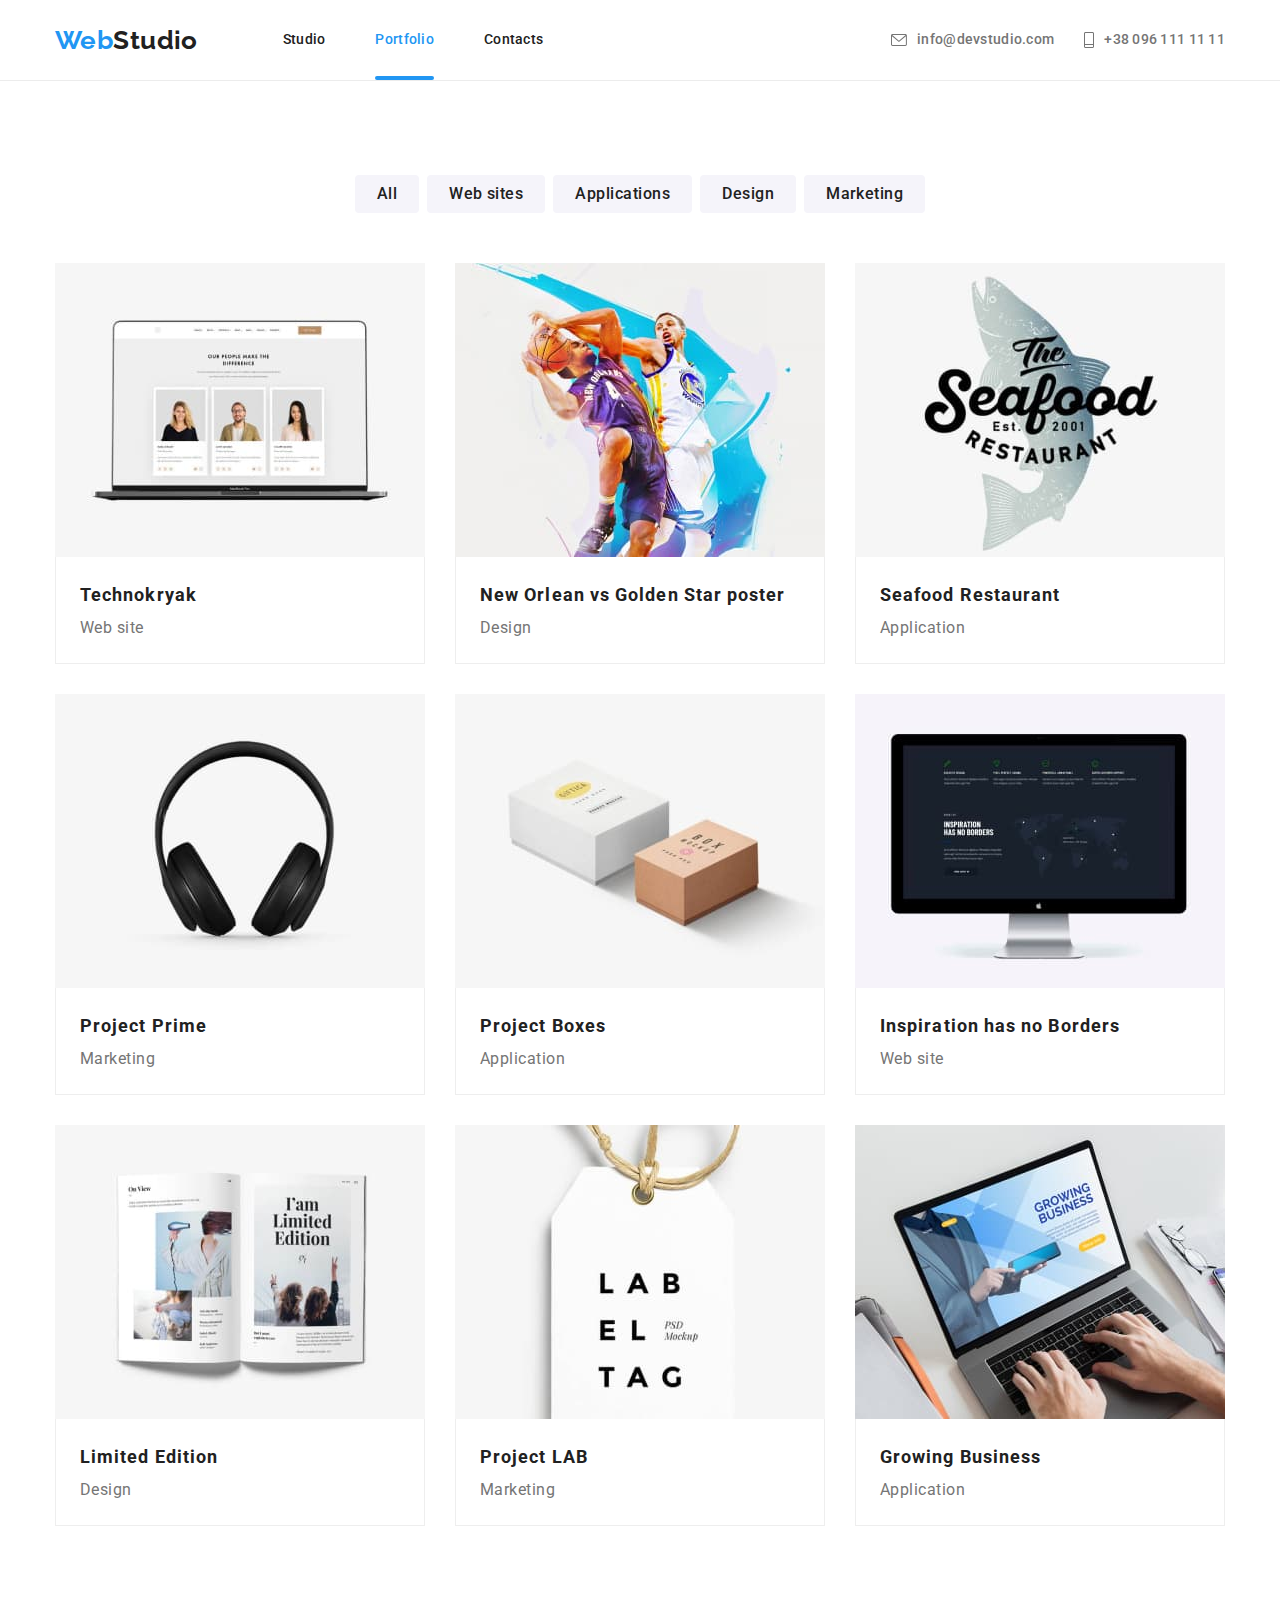
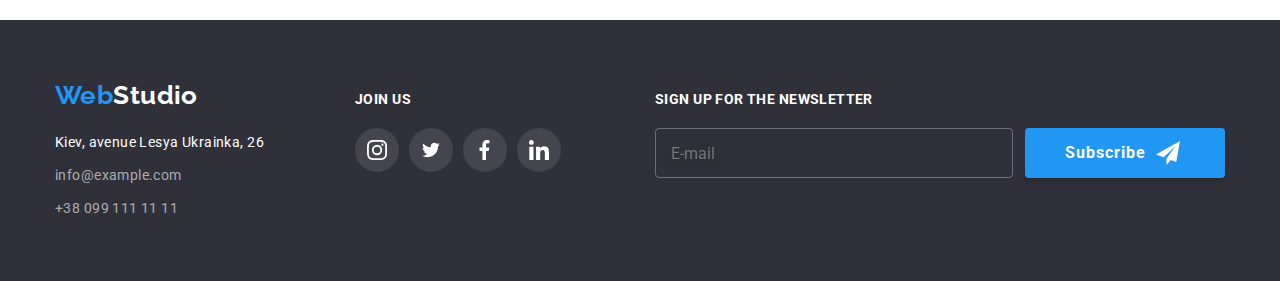
==== portfolio.html @ 6fe8ebdc "Adds all files from 6th repository" ====
<!DOCTYPE html>
<html lang="en">
  <head>
    <meta charset="UTF-8" />
    <meta name="viewport" content="width=device-width, initial-scale=1.0" />
    <title>Web Studio</title>
    <link
      href="https://fonts.googleapis.com/css2?family=Raleway:wght@700&family=Roboto:wght@400;500;700;900&display=swap"
      rel="stylesheet"
    />
    <link
      rel="stylesheet"
      href="https://cdnjs.cloudflare.com/ajax/libs/modern-normalize/0.7.0/modern-normalize.min.css"
    />
    <link rel="stylesheet" href="./css/styles.css" />
  </head>

  <body>
    <!--Site header-->
    <header class="page-header portfolio">
      <div class="container main-nav">
        <nav class="main-nav header">
          <a href="./index.html" class="logo"
            ><span class="logo-web">Web</span>Studio</a
          >
          <ul class="site-nav list">
            <li class="item">
              <a href="./index.html" class="link">Studio</a>
            </li>
            <li class="item">
              <a href="./portfolio.html" class="link current">Portfolio</a>
            </li>
            <li class="item"><a href="" class="link">Contacts</a></li>
          </ul>
        </nav>

        <!--Contacts-->
        <ul class="contacts list">
          <li class="item header-contacts">
            <a class="btn-mail link" href="mailto:info@devstudio.com">
              <svg class="button-icon" width="16" height="12">
                <use href="./images/sprite.svg#envelope-icon"></use>
              </svg>
              info@devstudio.com
            </a>
          </li>
          <li class="item header-contacts">
            <a class="btn-phone link" href="tel:+380961111111"
              ><svg class="button-icon" width="10" height="16">
                <use href="./images/sprite.svg#phone-icon"></use>
              </svg>
              +38 096 111 11 11
            </a>
          </li>
        </ul>
      </div>
    </header>

    <main>
      <!--Portfolio-->
      <section class="section">
        <div class="container">
          <h1 class="section-title non-visible">Portfolio</h1>
          <ul class="works-filter list">
            <li class="item">
              <button type="button" class="button">All</button>
            </li>
            <li class="item">
              <button type="button" class="button">Web sites</button>
            </li>
            <li class="item">
              <button type="button" class="button">Applications</button>
            </li>
            <li class="item">
              <button type="button" class="button">Design</button>
            </li>
            <li class="item">
              <button type="button" class="button">Marketing</button>
            </li>
          </ul>

          <ul class="portfolio-list list">
            <li class="portfolio-card item">
              <a class="portfolio-link" href="">
                <div class="portfolio-thumb">
                  <img
                    src="./images/portfolio-card.jpg"
                    alt="People"
                    width="370"
                    height="294"
                  />
                  <p class="portfolio-description">
                    Technokryak is a modern platform for the spread of
                    coronavirus. Companies use this platform for digital
                    espionage and attacks on competitors' secure servers.
                  </p>
                </div>
                <div class="portfolio-box">
                  <h2 class="portfolio-title">Technokryak</h2>
                  <p class="portfolio-item">Web site</p>
                </div>
              </a>
            </li>

            <li class="portfolio-card item">
              <a class="portfolio-link" href="">
                <div class="portfolio-thumb">
                  <img
                    src="./images/portfolio-1.jpg"
                    alt="Basketball players"
                    width="370"
                    height="294"
                  />
                  <p class="portfolio-description">
                    Technokryak is a modern platform for the spread of
                    coronavirus. Companies use this platform for digital
                    espionage and attacks on competitors' secure servers.
                  </p>
                </div>
                <div class="portfolio-box">
                  <h2 class="portfolio-title">
                    New Orlean vs Golden Star poster
                  </h2>
                  <p class="portfolio-item">Design</p>
                </div>
              </a>
            </li>

            <li class="portfolio-card item">
              <a class="portfolio-link" href="">
                <div class="portfolio-thumb">
                  <img
                    src="./images/portfolio-2.jpg"
                    alt="Restaurant logo"
                    width="370"
                    height="294"
                  />
                  <p class="portfolio-description">
                    Technokryak is a modern platform for the spread of
                    coronavirus. Companies use this platform for digital
                    espionage and attacks on competitors' secure servers.
                  </p>
                </div>
                <div class="portfolio-box">
                  <h2 class="portfolio-title">Seafood Restaurant</h2>
                  <p class="portfolio-item">Application</p>
                </div>
              </a>
            </li>

            <li class="portfolio-card item">
              <a class="portfolio-link" href="">
                <div class="portfolio-thumb">
                  <img
                    src="./images/portfolio-3.jpg"
                    alt="Headphones"
                    width="370"
                    height="294"
                  />
                  <p class="portfolio-description">
                    Technokryak is a modern platform for the spread of
                    coronavirus. Companies use this platform for digital
                    espionage and attacks on competitors' secure servers.
                  </p>
                </div>
                <div class="portfolio-box">
                  <h2 class="portfolio-title">Project Prime</h2>
                  <p class="portfolio-item">Marketing</p>
                </div>
              </a>
            </li>

            <li class="portfolio-card item">
              <a class="portfolio-link" href="">
                <div class="portfolio-thumb">
                  <img
                    src="./images/portfolio-4.jpg"
                    alt="Boxes"
                    width="370"
                    height="294"
                  />
                  <p class="portfolio-description">
                    Technokryak is a modern platform for the spread of
                    coronavirus. Companies use this platform for digital
                    espionage and attacks on competitors' secure servers.
                  </p>
                </div>
                <div class="portfolio-box">
                  <h2 class="portfolio-title">Project Boxes</h2>
                  <p class="portfolio-item">Application</p>
                </div>
              </a>
            </li>

            <li class="portfolio-card item">
              <a class="portfolio-link" href="">
                <div class="portfolio-thumb">
                  <img
                    src="./images/portfolio-5.jpg"
                    alt="Monitor"
                    width="370"
                    height="294"
                  />
                  <p class="portfolio-description">
                    Technokryak is a modern platform for the spread of
                    coronavirus. Companies use this platform for digital
                    espionage and attacks on competitors' secure servers.
                  </p>
                </div>
                <div class="portfolio-box">
                  <h2 class="portfolio-title">Inspiration has no Borders</h2>
                  <p class="portfolio-item">Web site</p>
                </div>
              </a>
            </li>

            <li class="portfolio-card item">
              <a class="portfolio-link" href="">
                <div class="portfolio-thumb">
                  <img
                    src="./images/portfolio-6.jpg"
                    alt="Magazine"
                    width="370"
                    height="294"
                  />
                  <p class="portfolio-description">
                    Technokryak is a modern platform for the spread of
                    coronavirus. Companies use this platform for digital
                    espionage and attacks on competitors' secure servers.
                  </p>
                </div>
                <div class="portfolio-box">
                  <h2 class="portfolio-title">Limited Edition</h2>
                  <p class="portfolio-item">Design</p>
                </div>
              </a>
            </li>

            <li class="portfolio-card item">
              <a class="portfolio-link" href="">
                <div class="portfolio-thumb">
                  <img
                    src="./images/portfolio-7.jpg"
                    alt="Label"
                    width="370"
                    height="294"
                  />
                  <p class="portfolio-description">
                    Technokryak is a modern platform for the spread of
                    coronavirus. Companies use this platform for digital
                    espionage and attacks on competitors' secure servers.
                  </p>
                </div>
                <div class="portfolio-box">
                  <h2 class="portfolio-title">Project LAB</h2>
                  <p class="portfolio-item">Marketing</p>
                </div>
              </a>
            </li>

            <li class="portfolio-card item">
              <a class="portfolio-link" href="">
                <div class="portfolio-thumb">
                  <img
                    src="./images/portfolio-8.jpg"
                    alt="Laptop"
                    width="370"
                    height="294"
                  />
                  <p class="portfolio-description">
                    Technokryak is a modern platform for the spread of
                    coronavirus. Companies use this platform for digital
                    espionage and attacks on competitors' secure servers.
                  </p>
                </div>
                <div class="portfolio-box">
                  <h2 class="portfolio-title">Growing Business</h2>
                  <p class="portfolio-item">Application</p>
                </div>
              </a>
            </li>
          </ul>
        </div>
      </section>
    </main>

    <!--Footer-->
    <footer class="page-footer">
      <div class="container footer flexbox">
        <div class="footer-info">
          <a class="logo logo-footer" href="./index.html"
            ><span class="logo-web">Web</span
            ><span class="logo-studio">Studio</span>
          </a>

          <address class="address">
            <p>Kiev, avenue Lesya Ukrainka, 26</p>
            <ul class="list footer-contacts">
              <li>
                <a href="mailto:info@example.com" class="address-contacts mail"
                  >info@example.com</a
                >
              </li>
              <li>
                <a href="tel:+380991111111" class="address-contacts"
                  >+38 099 111 11 11</a
                >
              </li>
            </ul>
          </address>
        </div>

        <div class="footer-join">
          <b class="join-us">Join us</b>
          <ul class="list footer-links">
            <li class="social-item">
              <a class="footer-social" href="#" aria-label="Instagram Link">
                <svg class="footer-icon" widht="20" height="20">
                  <use href="./images/sprite.svg#footer-insta"></use>
                </svg>
              </a>
            </li>
            <li class="social-item">
              <a class="footer-social" href="#" aria-label="Twitter Link">
                <svg class="footer-icon" widht="20" height="16">
                  <use href="./images/sprite.svg#footer-twitter"></use>
                </svg>
              </a>
            </li>
            <li class="social-item">
              <a class="footer-social" href="#" aria-label="Facebook Link">
                <svg class="footer-icon" widht="10" height="20">
                  <use href="./images/sprite.svg#footer-fb"></use>
                </svg>
              </a>
            </li>
            <li class="social-item">
              <a class="footer-social" href="#" aria-label="LinkedIn Link">
                <svg class="footer-icon" widht="20" height="20">
                  <use href="./images/sprite.svg#footer-linkedin"></use>
                </svg>
              </a>
            </li>
          </ul>
        </div>

        <div class="footer-sign-up">
          <b class="join-us">Sign up for the newsletter</b>
          <form class="footer-form">
            <input
              class="input-mail"
              type="email"
              name="footer-mail"
              placeholder="E-mail"
            />
            <button class="submit-button" type="submit">
              Subscribe
              <svg class="submit-icon" height="24" width="24">
                <use href="./images/sprite.svg#icon-send"></use>
              </svg>
            </button>
          </form>
        </div>
      </div>
    </footer>
  </body>
</html>
---- css/styles.css ----
:root {
  --primary-text-color: #757575;
  --title-text-color: #212121;
  --accent-color: #2196f3;
  --accent-secondary-color: rgba(255, 255, 255, 0.6);
  --white-color: #ffffff;
  --secondary-bg-color: #f5f4fa;
  --footer-bg-color: #2f303a;
}

body {
  margin: 0;
  background-color: var(--white-color);
  color: var(--primary-text-color);
  font-family: Roboto, sans-serif;
  letter-spacing: 0.03em;
  font-weight: 400;
  font-size: 14px;
  line-height: 1.71;
  text-decoration: none;
}

html {
  box-sizing: border-box;
}

*,
*::before,
*::after {
  box-sizing: inherit;
}

.list {
  margin-top: 0;
  margin-bottom: 0;
  margin-left: 0;
  padding: 0;
  list-style: none;
  text-decoration: none;
}

img {
  display: block;
  max-width: 100%;
}

.container {
  width: 1200px;
  padding-left: 15px;
  padding-right: 15px;
  margin: 0 auto;
}

.content-box {
  display: flex;
}

.flexbox {
  display: flex;
  flex-wrap: wrap;
}

/* Main-nav*/
.main-nav {
  display: flex;
  align-items: center;
  margin-top: 0px;
  margin-bottom: 0;
}

.section {
  padding-top: 94px;
  padding-bottom: 94px;
}

.logo {
  color: var(--title-text-color);
  font-family: Raleway, sans-serif;
  font-size: 26px;
  font-weight: 700;
  line-height: 1.19;
  text-decoration: none;
}

.logo-web {
  color: var(--accent-color);
}

/* Site nav*/
.site-nav {
  display: flex;
  margin-left: 85px;
  margin-bottom: 0px;
}

.site-nav .item:not(:last-child) {
  margin-right: 50px;
}

.site-nav .link {
  display: block;
  padding-top: 32px;
  padding-bottom: 32px;
  color: var(--title-text-color);

  transition: color 250ms cubic-bezier(0.4, 0, 0.2, 1);
}

.site-nav .link:hover,
.site-nav .link:focus {
  color: var(--accent-color);
}

.site-nav .item {
  position: relative;
}

.site-nav .link.current {
  color: var(--accent-color);
}

.item .current:after {
  position: absolute;
  content: "";
  left: 0;
  bottom: 0;
  padding: 0;

  width: 100%;
  height: 4px;

  background-color: var(--accent-color);
  border-radius: 2px;
}

/* Contacts */
.contacts .link {
  color: var(--primary-text-color);
  fill: var(--primary-text-color);
}

.contacts {
  display: flex;
  margin-left: auto;
  margin-bottom: 0px;
}

.header-contacts .link {
  margin-left: 30px;
}

.contacts .link:hover,
.contacts .link:focus {
  color: var(--accent-color);
  fill: var(--accent-color);
}

.site-nav .link,
.contacts a {
  font-weight: 500;
  font-size: 14px;
  line-height: 1.14;
  letter-spacing: 0.02em;
  text-decoration: none;
}

.btn-mail,
.btn-phone {
  display: flex;
  align-items: center;
  justify-content: center;

  transition: color 250ms cubic-bezier(0.4, 0, 0.2, 1),
    fill 250ms cubic-bezier(0.4, 0, 0.2, 1);
}

.button-icon {
  margin-right: 10px;
}

.section-title {
  margin-top: 0;
  margin-bottom: 50px;
  color: var(--title-text-color);
  font-weight: 700;
  font-size: 36px;
  line-height: 1.17;
  text-align: center;
}

.visually-hidden {
  position: absolute !important;
  clip: rect(1px 1px 1px 1px);
  /* IE6, IE7 */
  clip: rect(1px, 1px, 1px, 1px);
  padding: 0 !important;
  border: 0 !important;
  height: 1px !important;
  width: 1px !important;
  overflow: hidden;
}

/* Hero */
.hero {
  max-width: 1600px;
  height: 600px;
  margin-left: auto;
  margin-right: auto;
  padding-top: 200px;
  background-color: var(--footer-bg-color);
  background-image: linear-gradient(
      rgba(47, 48, 58, 0.4),
      rgba(47, 48, 58, 0.4)
    ),
    url(../images/hero.jpg);
  text-align: center;
}

.hero-title {
  margin-top: 0;
  margin-bottom: 30px;

  font-weight: 900;
  font-size: 44px;
  line-height: 1.36;
  letter-spacing: 0.06em;
  text-transform: uppercase;
  color: var(--white-color);
}

.hero-button,
.submit-button,
.btn-submit-modal {
  display: inline-block;
  min-width: 200px;

  font-family: inherit;
  font-weight: 700;
  font-size: 16px;
  line-height: 1.88;
  letter-spacing: 0.06em;
  text-decoration: none;

  color: var(--white-color);
  background-color: var(--accent-color);

  border-radius: 4px;
  border: none;
  outline: none;
  box-shadow: 0px 4px 4px rgba(0, 0, 0, 0.15);

  cursor: pointer;
  transition: color 250ms cubic-bezier(0.4, 0, 0.2, 1),
    background-color 250ms cubic-bezier(0.4, 0, 0.2, 1);
  fill 250ms cubic-bezier(0.4, 0, 0.2, 1);
}

.hero-button {
  padding: 10px 32px;
}

.hero-button:hover,
.hero-button:focus,
.btn-submit-modal:hover,
.btn-submit-modal:focus,
.submit-button:hover,
.submit-button:focus {
  background-color: var(--white-color);
  color: var(--accent-color);
}

/*WINDOW*/

.backdrop {
  position: fixed;
  top: 0;
  left: 0;

  width: 100%;
  height: 100%;

  background-color: rgba(0, 0, 0, 0.2);
  transition: background-color 250ms cubic-bezier(0.4, 0, 0.2, 1);
}

.backdrop.is-hidden {
  visibility: hidden;
  opacity: 0;
  pointer-events: none;
}

.backdrop.is-hidden .modal {
  transform: scale(0.9) translate(-50%, -50%);
}

.modal {
  position: absolute;
  top: 50%;
  left: 50%;
  transform: scale(1) translate(-50%, -50%);
  padding: 40px 40px;

  width: 528px;
  height: 581px;

  background-color: var(--white-color);
  box-shadow: 0px 1px 3px rgba(0, 0, 0, 0.12), 0px 1px 1px rgba(0, 0, 0, 0.14),
    0px 2px 1px rgba(0, 0, 0, 0.2);
  border-radius: 4px;
  text-align: center;

  transition: transform 250ms cubic-bezier(0.4, 0, 0.2, 1);
}

.modal-title {
  margin: 0;
  font-weight: 700;
  font-size: 20px;
  line-height: 1.15;

  color: var(--title-text-color);
}

.btn-close-modal {
  position: absolute;
  display: block;
  top: 0;
  right: 0;
  margin-top: 8px;
  margin-right: 8px;

  width: 30px;
  height: 30px;

  background-color: var(--white-color);
  border-radius: 50%;
  border: 1px solid rgba(0, 0, 0, 0.1);
  transition: fill 250ms cubic-bezier(0.4, 0, 0.2, 1);

  cursor: pointer;
}

.btn-close-modal:hover,
.btn-close-modal:focus {
  fill: var(--accent-color);
}

.form-field {
  position: relative;
  display: flex;
  flex-direction: column;

  width: 100%;
}

.form-field:not(:last-child) {
  margin-bottom: 10px;
}

.form-field:first-child {
  margin-top: 12px;
}

.form-input {
  margin: 0;
  padding-top: 12px;
  padding-bottom: 12px;
  padding-left: 42px;

  font-size: 14px;
  line-height: 1.14;
  letter-spacing: 0.01em;

  color: #000000;
  border: 1px solid rgba(33, 33, 33, 0.2);
  border-radius: 4px;

  transition: border 250ms cubic-bezier(0.4, 0, 0.2, 1);
}

.form-label {
  margin-bottom: 4px;

  font-size: 12px;
  line-height: 1.17;
  letter-spacing: 0.01em;

  text-align: left;
  color: var(--primary-text-color);
}

.form-textarea::placeholder {
  font-size: 12px;
  line-height: 1.17;
  letter-spacing: 0.01em;
  color: rgba(117, 117, 117, 0.5);
}

textarea {
  width: 100%;
  height: 120px;

  padding: 12px 16px;

  border: 1px solid rgba(33, 33, 33, 0.2);
  border-radius: 4px;
  resize: none;
}

.form-field:hover .form-input,
.form-field:hover .form-textarea {
  border: 1px solid var(--accent-color);
}

input:focus,
textarea:focus {
  border: 1px solid var(--accent-color);
  outline: 0;
}

.form-field:focus-within svg {
  fill: var(--accent-color);
}

.form-field:hover .modal-icon {
  fill: var(--accent-color);
}

.policy-field {
  margin: 0;
  margin-bottom: 30px;
  padding: 0;
  display: flex;
  justify-content: center;
}

.btn-submit-modal {
  margin: 0;
  padding-top: 10px;
  padding-bottom: 10px;
}

.modal-icon {
  position: absolute;
  display: inline-flex;

  top: 50%;
  left: 15px;

  transition: fill 250ms cubic-bezier(0.4, 0, 0.2, 1);
}

.checkbox-label {
  display: flex;
  align-items: center;

  font-size: 14px;
  line-height: 1.71;
  color: var(--primary-text-color);
}

.checkbox-input {
  position: absolute;
  width: 1px;
  height: 1px;
  margin: 0;
  border: 0;
  padding: 0;
  overflow: hidden;
  clip: rect(0 0 0 0);
}

.checkbox-icon {
  display: inline-block;
  align-items: center;
  margin-right: 8px;
  width: 16px;
  height: 15px;

  border: 2px solid var(--title-text-color);
  border-radius: 2px;
}

.checkbox-input:checked + .checkbox-icon {
  background-image: url(../images/modal-agree-icon.svg);

  background-size: contain;
  background-color: var(--accent-color);
  background-repeat: no-repeat;
  border-color: transparent;
}

.policy-text {
  text-decoration: underline;
  color: var(--accent-color);
  cursor: pointer;
}

/* Features */
.features-item,
.works .title,
.join-us {
  font-weight: 700;
  font-size: 14px;
  line-height: 1.14;
  text-transform: uppercase;
}

.features-item {
  margin-top: 30px;
  margin-bottom: 10px;
  color: var(--title-text-color);
}

.features-list {
  display: flex;
  justify-content: center;
}

.features-list p {
  margin-top: 0;
  margin-bottom: 0px;
}

.features-block:not(:last-child) {
  margin-right: 30px;
}

.features-block::before {
  display: block;
  content: "";
  height: 120px;
  background-repeat: no-repeat;
  background-position: center;
  background-color: var(--secondary-bg-color);
  border-radius: 4px;
}

.features-block:nth-child(1)::before {
  background-image: url(../images/antena-icon.svg);
  background-size: 65px;
}

.icon-clock::before {
  background-image: url(../images/clock-icon.svg);
  background-size: 67px;
}

.icon-diagram::before {
  background-image: url(../images/diagram-icon.svg);
  background-size: 70px;
}

.icon-astronaut::before {
  background-image: url(../images/astronaut-icon.svg);
  background-size: 70px;
}

.features-description {
  width: 270px;
}

/* Works */
.works-block {
  padding-top: 0;
}

.works {
  display: flex;
  margin: auto;
}

.works-item {
  position: relative;
}

.works-item .title {
  position: absolute;
  bottom: 0px;
  left: 0px;

  width: 100%;

  padding-top: 27px;
  padding-bottom: 27px;
  margin-top: 0px;
  margin-bottom: 0px;

  color: var(--white-color);
  background-color: rgba(47, 48, 58, 0.8);
  text-align: center;
}

.works-item {
  width: calc((100% - 30px * 2) / 3);
  margin-bottom: 0;
}

.works-item:not(:last-child) {
  margin-right: 30px;
}

/* Team */
.team .title {
  margin-top: 30px;
  margin-bottom: 10px;
  color: var(--title-text-color);
  font-weight: 500;
  font-size: 16px;
  line-height: 1.19;
  text-align: center;
}

.team {
  display: flex;
  flex-wrap: wrap;
}
.team-bg {
  background-color: var(--secondary-bg-color);
}

.team .item {
  width: calc((100% - 30px * 3) / 4);
  align-items: center;
}

.team .item:not(:last-child) {
  margin-right: 30px;
}

.team .item {
  border: 1px;
  border-radius: 0px 0px 4px 4px;
  box-shadow: 0px 1px 3px rgba(0, 0, 0, 0.12), 0px 1px 1px rgba(0, 0, 0, 0.14),
    0px 2px 1px rgba(0, 0, 0, 0.2);
  background-color: #ffffff;
}

.social-links {
  display: flex;
  justify-content: center;
  margin-bottom: 24px;
  padding: 0;
}

.social-item:not(:last-child) {
  margin-right: 10px;
}

.social-btn {
  display: flex;
  width: 44px;
  height: 44px;
  border-radius: 50%;

  justify-content: center;
  align-items: center;
  color: #afb1b8;

  transition: background-color 250ms cubic-bezier(0.4, 0, 0.2, 1),
    fill 250ms cubic-bezier(0.4, 0, 0.2, 1);
}

.social-icon {
  fill: currentColor;
}

.social-btn:hover,
.social-btn:focus {
  color: var(--white-color);
  background-color: var(--accent-color);
}

.profession {
  margin-top: 0;
  margin-bottom: 16px;
  font-weight: 400;
  font-size: 16px;
  line-height: 1.19;
  text-align: center;
}

/* Customers*/
.customers {
  display: flex;
  justify-content: center;
}

.customers-item:not(:last-child) {
  margin-right: 30px;
}

.customers-link {
  display: flex;
  cursor: pointer;
  width: 170px;
  height: 90px;

  justify-content: center;
  align-items: center;
  border: 1px solid #afb1b8;
  border-radius: 4px;
  fill: #afb1b8;

  transition: fill 250ms cubic-bezier(0.4, 0, 0.2, 1),
    border-color 250ms cubic-bezier(0.4, 0, 0.2, 1);
}

.customers-link:hover,
.customers-link:focus {
  fill: var(--accent-color);
  border-color: var(--accent-color);
}

/* Footer*/
.page-footer {
  background-color: var(--footer-bg-color);
  padding-top: 60px;
  padding-bottom: 60px;
}

.footer {
  display: flex;
  align-items: baseline;
}

.logo-studio {
  color: var(--white-color);
}

.logo-footer {
  display: block;
  margin-top: 0;
  margin-bottom: 20px;
}

.address p {
  color: var(--white-color);
  font-style: normal;
  margin-top: 0;
  margin-bottom: 9px;
}

.address-contacts {
  display: block;
  color: var(--accent-secondary-color);
  font-style: normal;
  text-decoration: none;
  margin-top: 0;
  margin-bottom: 0;
}

.address-contacts.mail {
  margin-bottom: 9px;
  margin-top: 0;
}

.join-us {
  display: block;
  color: var(--white-color);
  margin-bottom: 20px;
}

.footer-contacts {
  margin-top: 0px;
  margin-bottom: 0px;
  margin-right: 0px;
}

.footer-links {
  display: flex;
  justify-content: start;
  margin-left: 0;
}

.footer-info,
.footer-join {
  box-sizing: border-box;
  width: 231px;
}

.footer-info {
  margin-right: 69px;
}

.footer-social {
  display: flex;
  height: 44px;
  width: 44px;
  background-color: rgba(255, 255, 255, 0.1);

  justify-content: center;
  align-items: center;
  border-radius: 50%;

  transition: background-color 250ms cubic-bezier(0.4, 0, 0.2, 1);
}

.footer-social:hover,
.footer-social:focus {
  background-color: var(--accent-color);
  outline: none;
}

.footer-sign-up {
  /*box-sizing: border-box;*/
  margin-left: auto;
}

.submit-button {
  display: flex;
  height: 50px;
  align-items: center;
  margin: 0;

  padding-top: 10px;
  padding-bottom: 10px;
  padding-left: 40px;
  outline: none;

  transition: fill 250ms cubic-bezier(0.4, 0, 0.2, 1),
    background-color 250ms cubic-bezier(0.4, 0, 0.2, 1),
    color 250ms cubic-bezier(0.4, 0, 0.2, 1);
}

.submit-icon {
  margin-left: 10px;
  fill: var(--white-color);
  transition: fill 250ms cubic-bezier(0.4, 0, 0.2, 1);
}

.submit-button:hover .submit-icon, .submit-button:focus .submit-icon {
  fill: var(--accent-color);
}

.footer-form {
  display: flex;
  flex-direction: row;
  
}

.input-mail {
  box-sizing: border-box;
  margin-right: 12px;
  width: 358px;
  height: 50px;
  padding: 15px;

  font-size: 16px;
  line-height: 1.25;
  color: var(--accent-secondary-color);
  align-items: center;

  border: 1px solid rgba(255, 255, 255, 0.3);
  border-radius: 4px;
  filter: drop-shadow(0px 4px 4px rgba(0, 0, 0, 0.15));
  background-color: inherit;
  outline: none;
}

/* Portfolio Button */
.button {
  display: inline-block;
  margin-top: 0;
  margin-bottom: 0;
  padding: 6px 22px;
  border-radius: 4px;

  font-family: inherit;
  font-weight: 500;
  font-size: 16px;
  line-height: 1.62;
  letter-spacing: 0.03em;

  color: var(--title-text-color);
  background-color: var(--secondary-bg-color);
  text-align: center;
  border: transparent;

  transition: color 250ms cubic-bezier(0.4, 0, 0.2, 1),
    background-color 250ms cubic-bezier(0.4, 0, 0.2, 1);
}

.button:hover,
.button:focus {
  color: var(--white-color);
  background-color: var(--accent-color);
  box-shadow: 0px 3px 1px rgba(0, 0, 0, 0.1), 0px 1px 2px rgba(0, 0, 0, 0.08),
    0px 2px 2px rgba(0, 0, 0, 0.12);
}

/* Main Portfolio */

.portfolio-list {
  display: flex;
  flex-wrap: wrap;
}

.page-header.portfolio {
  border-bottom: 1px solid #ececec;
}

.portfolio-card {
  width: calc((100% - 30px * 2) / 3);
}

.portfolio-link {
  position: relative;
  display: block;
  text-decoration: none;

  transition-duration: 250ms;
  transition-timing-function: cubic-bezier(0.4, 0, 0.2, 1);
}

.portfolio-link:hover,
.portfolio-link:hover .portfolio-description,
.portfolio-link:focus,
.portfolio-link:focus .portfolio-description {
  transform: translateY(0);
  box-shadow: 0px 1px 1px rgba(0, 0, 0, 0.12), 0px 4px 4px rgba(0, 0, 0, 0.06),
    1px 4px 6px rgba(0, 0, 0, 0.16);
}

.portfolio-thumb {
  position: relative;
  overflow: hidden;
}

.portfolio-description {
  position: absolute;
  display: flex;
  top: 0;
  left: 0;
  height: 100%;

  margin: 0;
  padding: 65px 25px;
  font-size: 18px;
  line-height: 1.56;

  color: var(--white-color);
  background-color: rgba(33, 150, 243, 0.9);
  transform: translateY(100%);
  transition: transform 250ms cubic-bezier(0.4, 0, 0.2, 1);
}

.portfolio-box {
  width: 370px;
  padding-top: 20px;

  border-top: none;
  border-right: 1px solid #eeeeee;
  border-left: 1px solid #eeeeee;
  border-bottom: 1px solid #eeeeee;

  background-color: #ffffff;
}

.portfolio-card:not(:nth-child(3n)) {
  margin-right: 30px;
}

.portfolio-card:not(:nth-last-child(-n + 3)) {
  margin-bottom: 30px;
}

.portfolio .item {
  display: flex;
  flex-wrap: wrap;
}

.portfolio-title {
  margin: 0 24px;

  font-weight: 700;
  font-size: 18px;
  line-height: 2;
  letter-spacing: 0.06em;
  color: var(--title-text-color);
}

.works-filter {
  display: flex;
  margin-bottom: 50px;

  justify-content: center;
  align-items: center;
}

.works-filter .item:not(:last-child) {
  margin-right: 8px;
}

.portfolio-item {
  color: var(--primary-text-color);
  margin-top: 0;
  margin-right: 24px;
  margin-bottom: 20px;
  margin-left: 24px;

  font-weight: 400;
  font-size: 16px;
  line-height: 1.88;
  letter-spacing: 0.03em;
}

.non-visible {
  display: none;
}
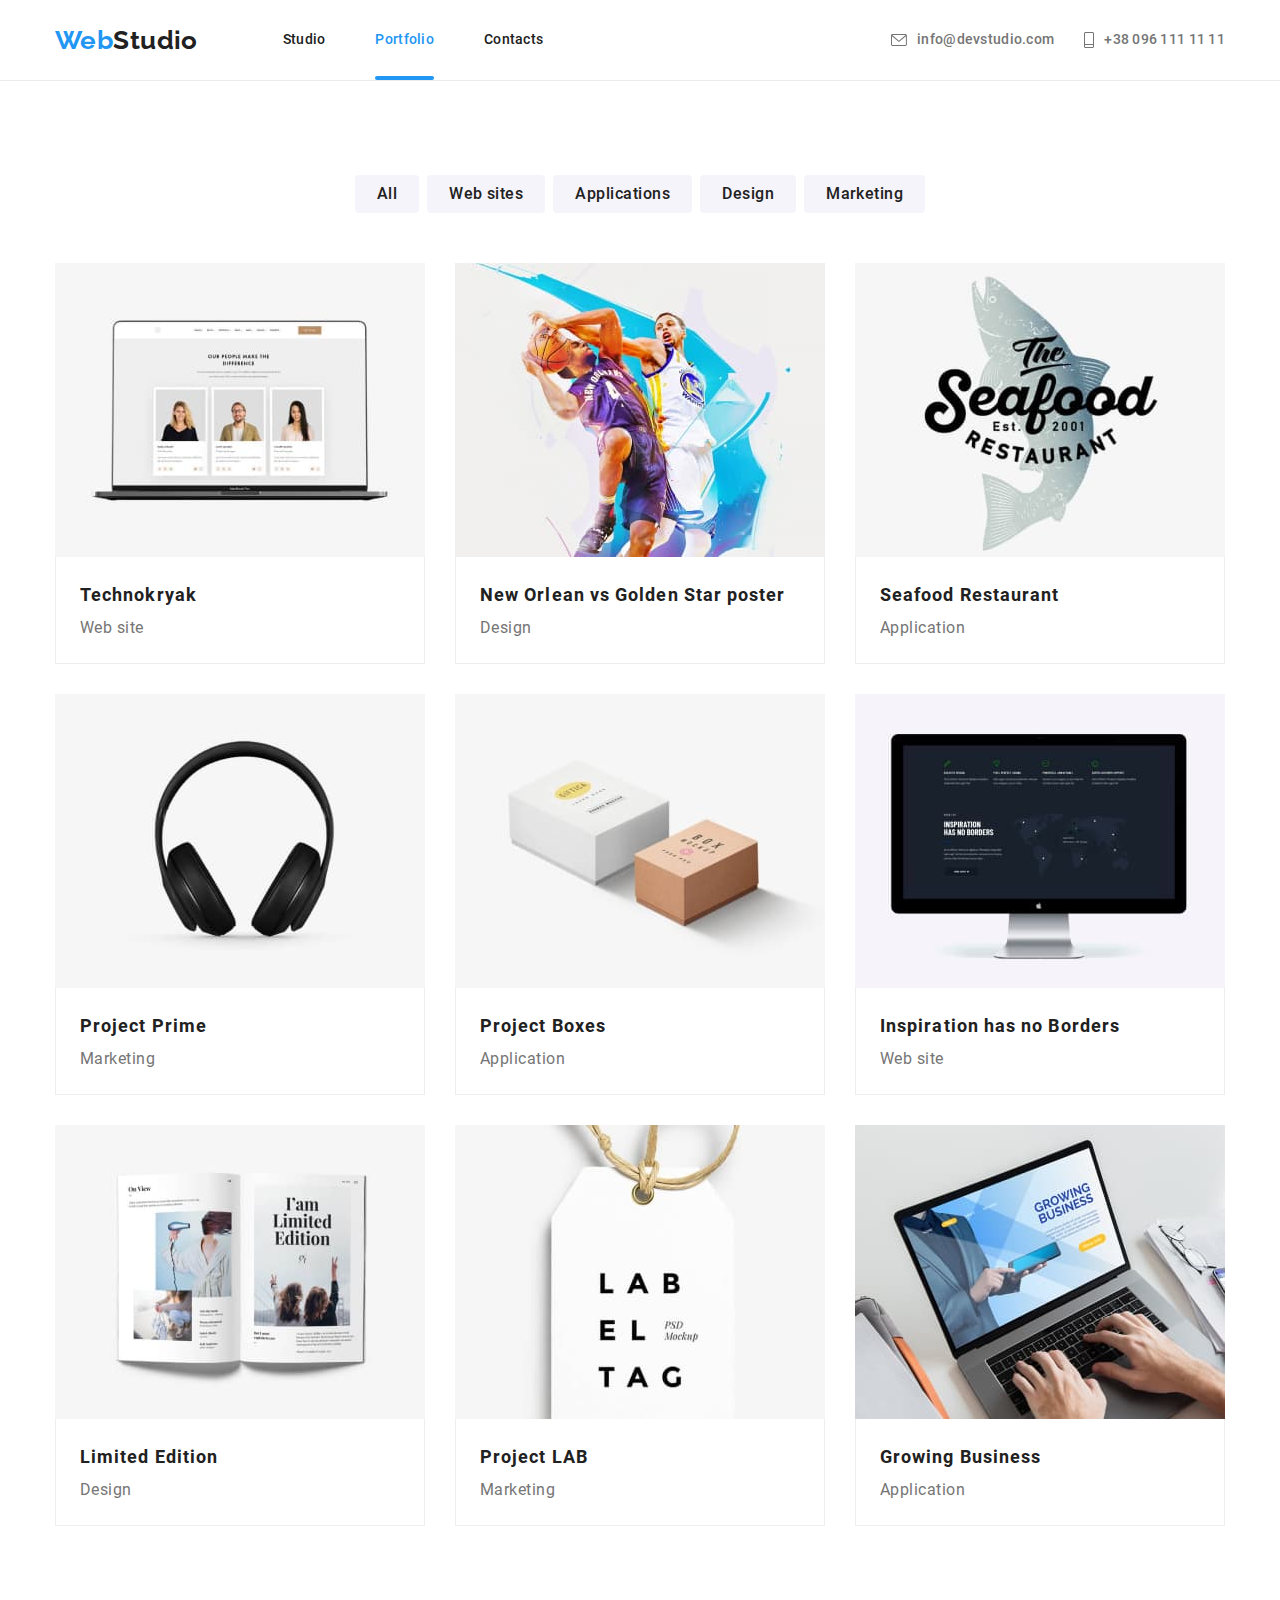
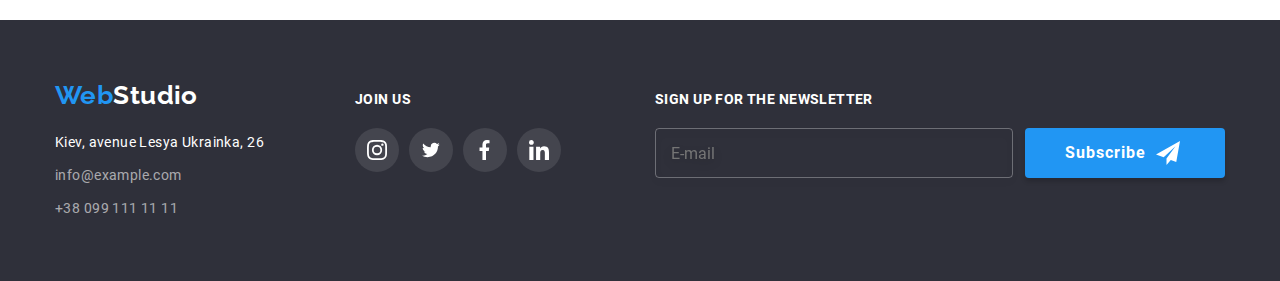
==== commit f751810b: "Adds local fonts" ====
--- a/portfolio.html
+++ b/portfolio.html
@@ -5,14 +5,11 @@
     <meta name="viewport" content="width=device-width, initial-scale=1.0" />
     <title>Web Studio</title>
     <link
-      href="https://fonts.googleapis.com/css2?family=Raleway:wght@700&family=Roboto:wght@400;500;700;900&display=swap"
-      rel="stylesheet"
-    />
-    <link
       rel="stylesheet"
       href="https://cdnjs.cloudflare.com/ajax/libs/modern-normalize/0.7.0/modern-normalize.min.css"
     />
-    <link rel="stylesheet" href="./css/styles.css" />
+    <link rel="stylesheet" href="./css/portfolio.min.css" />
+    <link rel="stylesheet" href="./sass/utils/_fonts.scss" />
   </head>
 
   <body>
@@ -61,7 +58,7 @@
       <section class="section">
         <div class="container">
           <h1 class="section-title non-visible">Portfolio</h1>
-          <ul class="works-filter list">
+          <ul class="portfolio-filters list">
             <li class="item">
               <button type="button" class="button">All</button>
             </li>
@@ -290,19 +287,19 @@
         <div class="footer-info">
           <a class="logo logo-footer" href="./index.html"
             ><span class="logo-web">Web</span
-            ><span class="logo-studio">Studio</span>
+            ><span class="logo-white">Studio</span>
           </a>
 
-          <address class="address">
+          <address class="footer-address">
             <p>Kiev, avenue Lesya Ukrainka, 26</p>
-            <ul class="list footer-contacts">
+            <ul class="list">
               <li>
-                <a href="mailto:info@example.com" class="address-contacts mail"
+                <a href="mailto:info@example.com" class="footer-contacts mail"
                   >info@example.com</a
                 >
               </li>
               <li>
-                <a href="tel:+380991111111" class="address-contacts"
+                <a href="tel:+380991111111" class="footer-contacts"
                   >+38 099 111 11 11</a
                 >
               </li>
@@ -310,8 +307,8 @@
           </address>
         </div>
 
-        <div class="footer-join">
-          <b class="join-us">Join us</b>
+        <div class="footer-join-us">
+          <b class="footer-title">Join us</b>
           <ul class="list footer-links">
             <li class="social-item">
               <a class="footer-social" href="#" aria-label="Instagram Link">
@@ -345,7 +342,7 @@
         </div>
 
         <div class="footer-sign-up">
-          <b class="join-us">Sign up for the newsletter</b>
+          <b class="footer-title">Sign up for the newsletter</b>
           <form class="footer-form">
             <input
               class="input-mail"
@@ -353,7 +350,7 @@
               name="footer-mail"
               placeholder="E-mail"
             />
-            <button class="submit-button" type="submit">
+            <button class="btn submit-button" type="submit">
               Subscribe
               <svg class="submit-icon" height="24" width="24">
                 <use href="./images/sprite.svg#icon-send"></use>
@@ -363,5 +360,6 @@
         </div>
       </div>
     </footer>
+    <script src="./js/modal.js"></script>
   </body>
 </html>
--- a/css/portfolio.min.css
+++ b/css/portfolio.min.css
@@ -0,0 +1,2 @@
+@font-face{font-family:"Raleway";font-style:normal;font-weight:700;src:local(""),url("../fonts/raleway-v17-latin-ext_latin-700.woff2") format("woff2"),url("../fonts/raleway-v17-latin-ext_latin-700.woff") format("woff")}@font-face{font-family:"Roboto";font-style:normal;font-weight:400;src:local("Roboto"),local("Roboto-Regular"),url("../fonts/roboto-v20-latin-ext_latin-regular.woff2") format("woff2"),url("../fonts/roboto-v20-latin-ext_latin-regular.woff") format("woff")}@font-face{font-family:"Roboto";font-style:normal;font-weight:500;src:local("Roboto Medium"),local("Roboto-Medium"),url("../fonts/roboto-v20-latin-ext_latin-500.woff2") format("woff2"),url("../fonts/roboto-v20-latin-ext_latin-500.woff") format("woff")}@font-face{font-family:"Roboto";font-style:normal;font-weight:700;src:local("Roboto Bold"),local("Roboto-Bold"),url("../fonts/roboto-v20-latin-ext_latin-700.woff2") format("woff2"),url("../fonts/roboto-v20-latin-ext_latin-700.woff") format("woff")}@font-face{font-family:"Roboto";font-style:normal;font-weight:900;src:local("Roboto Black"),local("Roboto-Black"),url("../fonts/roboto-v20-latin-ext_latin-900.woff2") format("woff2"),url("../fonts/roboto-v20-latin-ext_latin-900.woff") format("woff")}.visually-hidden{position:absolute !important;clip:rect(1px 1px 1px 1px);clip:rect(1px, 1px, 1px, 1px);padding:0 !important;border:0 !important;height:1px !important;width:1px !important;overflow:hidden}.non-visible{display:none}body{margin:0;background-color:#fff;color:#757575;font-family:Roboto, sans-serif;letter-spacing:0.03em;font-weight:400;font-size:14px;line-height:1.71;text-decoration:none}html{-webkit-box-sizing:border-box;box-sizing:border-box}*,*::before,*::after{-webkit-box-sizing:inherit;box-sizing:inherit}.list{margin-top:0;margin-bottom:0;margin-left:0;padding:0;list-style:none;text-decoration:none}img{display:block;max-width:100%}.container{width:1200px;padding-left:15px;padding-right:15px;margin:0 auto}.content-box{display:-webkit-box;display:-ms-flexbox;display:flex}.flexbox{display:-webkit-box;display:-ms-flexbox;display:flex;-ms-flex-wrap:wrap;flex-wrap:wrap}.section{padding-top:94px;padding-bottom:94px}.section-title{margin-top:0;margin-bottom:50px;color:#212121;font-weight:700;font-size:36px;line-height:1.17;text-align:center}.main-nav{display:-webkit-box;display:-ms-flexbox;display:flex;-webkit-box-align:center;-ms-flex-align:center;align-items:center;margin-top:0px;margin-bottom:0}.logo{color:#212121;font-family:Raleway, sans-serif;font-size:26px;font-weight:700;line-height:1.19;text-decoration:none}.logo-web{color:#2196f3}.logo-footer{display:block;margin-top:0;margin-bottom:20px}.logo-white{color:#fff}.btn-mail,.btn-phone{display:-webkit-box;display:-ms-flexbox;display:flex;-webkit-box-align:center;-ms-flex-align:center;align-items:center;-webkit-box-pack:center;-ms-flex-pack:center;justify-content:center;-webkit-transition:color 250ms cubic-bezier(0.4, 0, 0.2, 1),fill 250ms cubic-bezier(0.4, 0, 0.2, 1);transition:color 250ms cubic-bezier(0.4, 0, 0.2, 1),fill 250ms cubic-bezier(0.4, 0, 0.2, 1)}.button-icon{margin-right:10px}.btn{display:inline-block;min-width:200px;font-family:inherit;font-weight:700;font-size:16px;line-height:1.88;letter-spacing:0.06em;text-decoration:none;color:#fff;background-color:#2196f3;border-radius:4px;border:none;outline:none;-webkit-box-shadow:0px 4px 4px rgba(0,0,0,0.15);box-shadow:0px 4px 4px rgba(0,0,0,0.15);cursor:pointer;-webkit-transition:color 250ms cubic-bezier(0.4, 0, 0.2, 1),background-color 250ms cubic-bezier(0.4, 0, 0.2, 1);transition:color 250ms cubic-bezier(0.4, 0, 0.2, 1),background-color 250ms cubic-bezier(0.4, 0, 0.2, 1);fill:250ms cubic-bezier(0.4, 0, 0.2, 1)}.btn:hover,.btn:focus{background-color:#fff;color:#2196f3}.hero-button{padding:10px 32px}.social-links{display:-webkit-box;display:-ms-flexbox;display:flex;-webkit-box-pack:center;-ms-flex-pack:center;justify-content:center;margin-bottom:24px;padding:0}.social-item:not(:last-child){margin-right:10px}.social-btn{display:-webkit-box;display:-ms-flexbox;display:flex;width:44px;height:44px;border-radius:50%;-webkit-box-pack:center;-ms-flex-pack:center;justify-content:center;-webkit-box-align:center;-ms-flex-align:center;align-items:center;color:#afb1b8;-webkit-transition:background-color 250ms cubic-bezier(0.4, 0, 0.2, 1),fill 250ms cubic-bezier(0.4, 0, 0.2, 1);transition:background-color 250ms cubic-bezier(0.4, 0, 0.2, 1),fill 250ms cubic-bezier(0.4, 0, 0.2, 1)}.social-btn:hover,.social-btn:focus{color:#fff;background-color:#2196f3}.social-icon{fill:currentColor}.footer-social{display:-webkit-box;display:-ms-flexbox;display:flex;height:44px;width:44px;background-color:rgba(255,255,255,0.1);-webkit-box-pack:center;-ms-flex-pack:center;justify-content:center;-webkit-box-align:center;-ms-flex-align:center;align-items:center;border-radius:50%;-webkit-transition:background-color 250ms cubic-bezier(0.4, 0, 0.2, 1);transition:background-color 250ms cubic-bezier(0.4, 0, 0.2, 1)}.footer-social:hover,.footer-social:focus{background-color:#2196f3;outline:none}.footer-links{display:-webkit-box;display:-ms-flexbox;display:flex;-webkit-box-pack:start;-ms-flex-pack:start;justify-content:start;margin-left:0}.site-nav{display:-webkit-box;display:-ms-flexbox;display:flex;margin-left:85px;margin-bottom:0px}.site-nav .item{position:relative}.site-nav .item:not(:last-child){margin-right:50px}.site-nav .link{display:block;padding-top:32px;padding-bottom:32px;color:#212121;-webkit-transition:color 250ms cubic-bezier(0.4, 0, 0.2, 1);transition:color 250ms cubic-bezier(0.4, 0, 0.2, 1)}.site-nav .link:hover,.site-nav .link:focus{color:#2196f3}.site-nav .link.current{color:#2196f3}.item .current:after{position:absolute;content:"";left:0;bottom:0;padding:0;width:100%;height:4px;background-color:#2196f3;border-radius:2px}.contacts{display:-webkit-box;display:-ms-flexbox;display:flex;margin-left:auto;margin-bottom:0px}.contacts .link{margin-left:30px;color:#757575;fill:#757575}.contacts .link:hover,.contacts .link:focus{color:#2196f3;fill:#2196f3}.site-nav .link,.contacts a{font-weight:500;font-size:14px;line-height:1.14;letter-spacing:0.02em;text-decoration:none}.features-item,.works .title,.footer-title{font-weight:700;font-size:14px;line-height:1.14;text-transform:uppercase}.features-item{margin-top:30px;margin-bottom:10px;color:var(--title-text-color)}.features-list{display:-webkit-box;display:-ms-flexbox;display:flex;-webkit-box-pack:center;-ms-flex-pack:center;justify-content:center}.features-list p{margin-top:0;margin-bottom:0px}.features-block:not(:last-child){margin-right:30px}.features-block::before{display:block;content:"";height:120px;background-repeat:no-repeat;background-position:center;background-color:#f5f4fa;border-radius:4px}.features-block:nth-child(1)::before{background-image:url(../images/antena-icon.svg);background-size:65px}.icon-clock::before{background-image:url(../images/clock-icon.svg);background-size:67px}.icon-diagram::before{background-image:url(../images/diagram-icon.svg);background-size:70px}.icon-astronaut::before{background-image:url(../images/astronaut-icon.svg);background-size:70px}.features-description{width:270px}.portfolio-filters{display:-webkit-box;display:-ms-flexbox;display:flex;margin-bottom:50px;-webkit-box-pack:center;-ms-flex-pack:center;justify-content:center;-webkit-box-align:center;-ms-flex-align:center;align-items:center}.portfolio-filters .item:not(:last-child){margin-right:8px}.button{display:inline-block;margin-top:0;margin-bottom:0;padding:6px 22px;border-radius:4px;font-family:inherit;font-weight:500;font-size:16px;line-height:1.62;letter-spacing:0.03em;color:#212121;background-color:#f5f4fa;text-align:center;border:transparent;-webkit-transition:color 250ms cubic-bezier(0.4, 0, 0.2, 1),background-color 250ms cubic-bezier(0.4, 0, 0.2, 1);transition:color 250ms cubic-bezier(0.4, 0, 0.2, 1),background-color 250ms cubic-bezier(0.4, 0, 0.2, 1)}.button:hover,.button:focus{outline:0;color:#fff;background-color:#2196f3;-webkit-box-shadow:0px 3px 1px rgba(0,0,0,0.1),0px 1px 2px rgba(0,0,0,0.08),0px 2px 2px rgba(0,0,0,0.12);box-shadow:0px 3px 1px rgba(0,0,0,0.1),0px 1px 2px rgba(0,0,0,0.08),0px 2px 2px rgba(0,0,0,0.12)}.page-header.portfolio{border-bottom:1px solid #ececec}.portfolio-list{display:-webkit-box;display:-ms-flexbox;display:flex;-ms-flex-wrap:wrap;flex-wrap:wrap}.portfolio-card{width:calc((100% - 30px * 2) / 3)}.portfolio-card:not(:nth-child(3n)){margin-right:30px}.portfolio-card:not(:nth-last-child(-n+3)){margin-bottom:30px}.portfolio-link{position:relative;display:block;text-decoration:none;-webkit-transition-duration:250ms;transition-duration:250ms;-webkit-transition-timing-function:cubic-bezier(0.4, 0, 0.2, 1);transition-timing-function:cubic-bezier(0.4, 0, 0.2, 1)}.portfolio-link:hover,.portfolio-link:hover .portfolio-description,.portfolio-link:focus,.portfolio-link:focus .portfolio-description{outline:0;-webkit-transform:translateY(0);transform:translateY(0);-webkit-box-shadow:0px 1px 1px rgba(0,0,0,0.12),0px 4px 4px rgba(0,0,0,0.06),1px 4px 6px rgba(0,0,0,0.16);box-shadow:0px 1px 1px rgba(0,0,0,0.12),0px 4px 4px rgba(0,0,0,0.06),1px 4px 6px rgba(0,0,0,0.16)}.portfolio-thumb{position:relative;overflow:hidden}.portfolio-description{position:absolute;display:-webkit-box;display:-ms-flexbox;display:flex;top:0;left:0;height:100%;margin:0;padding:65px 25px;font-size:18px;line-height:1.56;color:#fff;background-color:rgba(33,150,243,0.9);-webkit-transform:translateY(100%);transform:translateY(100%);-webkit-transition:-webkit-transform 250ms cubic-bezier(0.4, 0, 0.2, 1);transition:-webkit-transform 250ms cubic-bezier(0.4, 0, 0.2, 1);transition:transform 250ms cubic-bezier(0.4, 0, 0.2, 1);transition:transform 250ms cubic-bezier(0.4, 0, 0.2, 1), -webkit-transform 250ms cubic-bezier(0.4, 0, 0.2, 1)}.portfolio-box{width:370px;padding-top:20px;border-top:none;border-right:1px solid #eeeeee;border-left:1px solid #eeeeee;border-bottom:1px solid #eeeeee;background-color:#ffffff}.portfolio .item{display:-webkit-box;display:-ms-flexbox;display:flex;-ms-flex-wrap:wrap;flex-wrap:wrap}.portfolio-title{margin:0 24px;font-weight:700;font-size:18px;line-height:2;letter-spacing:0.06em;color:#212121}.portfolio-item{margin-top:0;margin-right:24px;margin-bottom:20px;margin-left:24px;font-weight:400;font-size:16px;line-height:1.88;letter-spacing:0.03em;color:#757575}.page-footer{background-color:#2f303a;padding-top:60px;padding-bottom:60px}.footer{display:-webkit-box;display:-ms-flexbox;display:flex;-webkit-box-align:baseline;-ms-flex-align:baseline;align-items:baseline}.footer-title{display:block;color:#fff;margin-bottom:20px}.footer-info,.footer-join-us{-webkit-box-sizing:border-box;box-sizing:border-box;width:231px}.footer-info{margin-right:69px}.footer-sign-up{margin-left:auto}.submit-button{display:-webkit-box;display:-ms-flexbox;display:flex;height:50px;-webkit-box-align:center;-ms-flex-align:center;align-items:center;margin:0;padding-top:10px;padding-bottom:10px;padding-left:40px;outline:none;-webkit-transition:fill 250ms cubic-bezier(0.4, 0, 0.2, 1),background-color 250ms cubic-bezier(0.4, 0, 0.2, 1),color 250ms cubic-bezier(0.4, 0, 0.2, 1);transition:fill 250ms cubic-bezier(0.4, 0, 0.2, 1),background-color 250ms cubic-bezier(0.4, 0, 0.2, 1),color 250ms cubic-bezier(0.4, 0, 0.2, 1)}.submit-button:hover .submit-icon,.submit-button:focus .submit-icon{fill:#2196f3}.submit-icon{margin-left:10px;fill:#fff;-webkit-transition:fill 250ms cubic-bezier(0.4, 0, 0.2, 1);transition:fill 250ms cubic-bezier(0.4, 0, 0.2, 1)}.footer-form{display:-webkit-box;display:-ms-flexbox;display:flex;-webkit-box-orient:horizontal;-webkit-box-direction:normal;-ms-flex-direction:row;flex-direction:row}.input-mail{-webkit-box-sizing:border-box;box-sizing:border-box;margin-right:12px;width:358px;height:50px;padding:15px;font-size:16px;line-height:1.25;color:rgba(255,255,255,0.6);-webkit-box-align:center;-ms-flex-align:center;align-items:center;border:1px solid rgba(255,255,255,0.3);border-radius:4px;-webkit-filter:drop-shadow(0px 4px 4px rgba(0,0,0,0.15));filter:drop-shadow(0px 4px 4px rgba(0,0,0,0.15));background-color:inherit;outline:none}input:focus,textarea:focus{border:1px solid #2196f3;outline:0}.footer-address p{color:#fff;font-style:normal;margin-top:0;margin-bottom:9px}.footer-contacts{display:block;color:rgba(255,255,255,0.6);font-style:normal;text-decoration:none;margin-top:0;margin-bottom:0}.footer-contacts.mail{margin-bottom:9px;margin-top:0}
+/*# sourceMappingURL=portfolio.min.css.map */